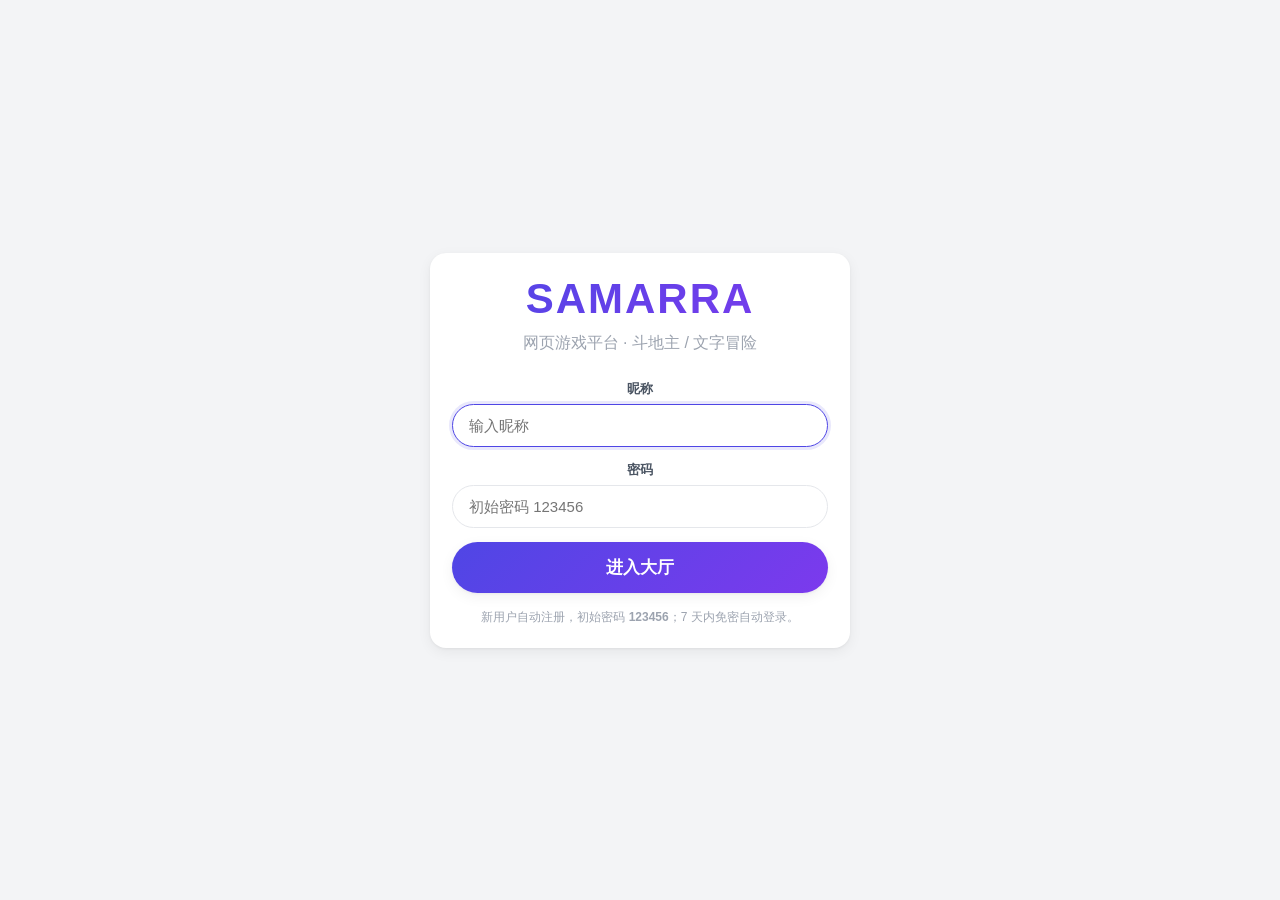
==== admin/index.html @ dac570b2 "复制admin.html到admin/index.html确保可访问" ====
<!DOCTYPE html>
<html lang="zh-CN">
<head>
<meta charset="UTF-8">
<meta name="viewport" content="width=device-width, initial-scale=1.0">
<title>管理后台 · SAMARRA</title>
<link rel="stylesheet" href="shared/common.css">
<style>
  .mega { padding: 26px; display: flex; align-items: center; gap: 18px; cursor: pointer;
    transition: transform .15s, box-shadow .15s; text-decoration: none; color: var(--ink); }
  .mega:hover { transform: translateY(-3px); box-shadow: 0 12px 28px rgba(0,0,0,.12); }
  .mega .ic { font-size: 40px; }
  .mega h3 { font-size: 18px; }
  .mega p { color: var(--muted); font-size: 13px; margin-top: 4px; }
</style>
</head>
<body>
<canvas class="fx-layer" id="fx"></canvas>
<div class="toast-wrap" id="toasts"></div>

<header class="topbar">
  <div class="brand">SAMARRA · 管理后台</div>
  <div class="who">
    <span id="nickLabel">—</span>
    <a class="btn btn-sm btn-ghost" href="index.html">返回大厅</a>
  </div>
</header>

<div class="container">
  <a class="card mega" href="admin/story-editor.html" style="max-width:640px">
    <div class="ic">📖</div>
    <div>
      <h3>文字游戏编辑器</h3>
      <p>可视化思维导图：拖拽连线、编辑节点文字与选项、实时保存至 story_nodes 表</p>
    </div>
  </a>

  <div class="divider"></div>

  <div id="superSection1">
  <div class="row-between">
    <h3>👥 管理员管理</h3>
    <div class="row">
      <input class="input" id="newAdminNick" placeholder="要提升的昵称" style="width:200px">
      <button class="btn btn-primary btn-sm" id="newAdminBtn">添加管理员</button>
    </div>
  </div>
  <div class="admin-list mt-16" id="adminList"></div>
  </div>

  <div class="divider"></div>

  <div class="row-between">
    <h3>🏠 房间管理</h3>
    <button class="btn btn-sm btn-ghost" id="refreshRoomsBtn">刷新</button>
  </div>
  <div class="admin-list mt-16" id="roomList"></div>

  <div class="divider"></div>

  <h3>💎 VIP 价格配置</h3>
  <div class="card mt-16" style="max-width:640px">
    <div class="row" style="gap:12px; flex-wrap:wrap">
      <div class="field" style="flex:1;min-width:160px"><label>VIP 价格</label><input class="input" id="cfgVipPrice" placeholder="¥25/月"></div>
      <div class="field" style="flex:1;min-width:160px"><label>SVIP 价格</label><input class="input" id="cfgSvipPrice" placeholder="¥68/月"></div>
    </div>
    <div class="field"><label>VIP 特权文案</label><input class="input" id="cfgVipDesc"></div>
    <div class="field"><label>SVIP 特权文案</label><input class="input" id="cfgSvipDesc"></div>
    <button class="btn btn-primary" id="saveVipCfgBtn">保存配置</button>
  </div>

  <div class="divider"></div>

  <div class="row-between">
    <h3>👥 用户管理</h3>
    <button class="btn btn-sm btn-ghost" id="refreshUsersBtn">刷新</button>
  </div>
  <div class="admin-list mt-16" id="userList"></div>

  <div class="divider"></div>

  <div id="superSection2">
  <h3>🎁 全服发奖</h3>
  <div class="card mt-8">
    <div class="field"><label>邮件标题</label><input class="input" id="mailTitle" placeholder="如：维护补偿"></div>
    <div class="field"><label>邮件内容</label><input class="input" id="mailContent" placeholder="如：感谢玩家支持"></div>
    <div class="row">
      <div class="field" style="flex:1"><label>经验奖励（分钟）</label><input class="input" id="mailMinutes" type="number" value="0" min="0"></div>
      <div class="field" style="flex:1"><label>SVIP 体验（天）</label><input class="input" id="mailVipDays" type="number" value="0" min="0"></div>
    </div>
    <button class="btn btn-primary btn-lg" id="broadcastBtn" style="width:100%">一键发送给全服玩家</button>
  </div>
  </div>

  <div class="divider"></div>

  <div id="superSection3">
  <h3>📊 服务器实时状态</h3>
  <div style="display:grid;grid-template-columns:repeat(4,1fr);gap:12px;margin:12px 0">
    <div style="background:#f8f9ff;border-radius:12px;padding:16px;text-align:center">
      <div style="font-size:28px;font-weight:900;color:#4f46e5" id="stUsers">—</div>
      <div class="muted" style="font-size:12px">注册用户</div>
    </div>
    <div style="background:#f0fdf4;border-radius:12px;padding:16px;text-align:center">
      <div style="font-size:28px;font-weight:900;color:#10b981" id="stRooms">—</div>
      <div class="muted" style="font-size:12px">房间总数</div>
    </div>
    <div style="background:#fef3c7;border-radius:12px;padding:16px;text-align:center">
      <div style="font-size:28px;font-weight:900;color:#f59e0b" id="stChats">—</div>
      <div class="muted" style="font-size:12px">世界聊天</div>
    </div>
    <div style="background:#fce7f3;border-radius:12px;padding:16px;text-align:center">
      <div style="font-size:28px;font-weight:900;color:#ec4899" id="stPms">—</div>
      <div class="muted" style="font-size:12px">私聊记录</div>
    </div>
  </div>
  <p class="muted" style="font-size:12px">每 10 秒自动刷新</p>
  </div>

  <div class="divider"></div>

  <div class="row-between">
    <h3>故事列表</h3>
    <div class="row">
      <input class="input" id="newStoryTitle" placeholder="新故事标题" style="width:200px">
      <button class="btn btn-primary btn-sm" id="newStoryBtn">新建故事</button>
    </div>
  </div>
  <div class="admin-list mt-16" id="storyList"></div>
</div>

<script>
/* ============ 轻量 Supabase REST 封装 ============ */
/* 环境配置：优先 URL 参数（存入 sessionStorage 供跳转后使用），其次全局注入，最后内置默认值 */
(function () {
  try {
    const p = new URLSearchParams(location.search);
    if (p.get("sburl")) sessionStorage.setItem("samarra_cfg", JSON.stringify({ url: p.get("sburl"), key: p.get("sbkey") || "test-key" }));
  } catch (e) {}
})();
const SB_CFG = (function () { try { const s = sessionStorage.getItem("samarra_cfg"); return s ? JSON.parse(s) : null; } catch (e) { return null; } })();
const SB = {
  url: (SB_CFG && SB_CFG.url) || (window.SAMARRA_CONFIG && SAMARRA_CONFIG.url) || "https://djvsugbstenltenktpwv.supabase.co",
  key: (SB_CFG && SB_CFG.key) || (window.SAMARRA_CONFIG && SAMARRA_CONFIG.key) || "eyJhbGciOiJIUzI1NiIsInR5cCI6IkpXVCJ9.eyJpc3MiOiJzdXBhYmFzZSIsInJlZiI6ImRqdnN1Z2JzdGVubHRlbmt0cHd2Iiwicm9sZSI6ImFub24iLCJpYXQiOjE3OTE2OTI0MDcsImV4cCI6MjEwNzI2ODQwN30.XMBE7NCridZ34BG7LyRiHQRZP0SkVI209uQhqSgcIAs",
  async rpc(fn, body) {
    const r = await fetch(this.url + "/rest/v1/rpc/" + fn, {
      method: "POST",
      headers: { "Content-Type": "application/json", "apikey": this.key, "Authorization": "Bearer " + this.key, "Prefer": "return=representation" },
      body: JSON.stringify(body || {})
    });
    if (!r.ok) {
      let t = ""; try { t = (await r.json()).message || ""; } catch (e) {}
      if (!t) { try { t = await r.text(); } catch (e2) {} }
      throw new Error((t || ("HTTP " + r.status)).slice(0, 160));
    }
    const txt = await r.text();
    return txt ? JSON.parse(txt) : null;
  }
};

/* ============ 粒子 ============ */
(function () {
  const MAX = 60, BURST = 12;
  const cv = document.getElementById("fx");
  const ctx = cv.getContext("2d");
  let parts = [], W = 0, H = 0;
  function resize() { W = cv.width = innerWidth; H = cv.height = innerHeight; }
  resize(); addEventListener("resize", resize);
  addEventListener("click", function (e) {
    for (let i = 0; i < BURST; i++) {
      if (parts.length >= MAX) parts.shift();
      const a = Math.random() * Math.PI * 2, v = 90 + Math.random() * 160;
      parts.push({ x: e.clientX, y: e.clientY, vx: Math.cos(a) * v, vy: Math.sin(a) * v - 60,
        life: 1, size: 2 + Math.random() * 3.5,
        color: ["#4f46e5", "#7c3aed", "#f59e0b", "#10b981", "#ef4444"][(Math.random() * 5) | 0] });
    }
  });
  (function loop() {
    ctx.clearRect(0, 0, W, H);
    parts = parts.filter(p => p.life > 0);
    for (const p of parts) {
      p.x += p.vx * 0.016; p.y += p.vy * 0.016; p.vy += 260 * 0.016; p.life -= 0.025;
      ctx.globalAlpha = Math.max(0, p.life);
      ctx.fillStyle = p.color;
      ctx.beginPath(); ctx.arc(p.x, p.y, p.size * p.life, 0, Math.PI * 2); ctx.fill();
    }
    ctx.globalAlpha = 1;
    requestAnimationFrame(loop);
  })();
})();

/* ============ 鉴权拦截 ============ */
const NICK_KEY = "samarra_nickname";
const nickname = (localStorage.getItem(NICK_KEY) || "").trim();

function toast(msg, type) {
  const w = document.getElementById("toasts");
  const t = document.createElement("div");
  t.className = "toast" + (type ? " " + type : "");
  t.textContent = msg;
  w.appendChild(t);
  setTimeout(() => t.remove(), 2600);
}

async function guard() {
  if (!nickname) { location.replace("../login.html"); return false; }
  document.getElementById("nickLabel").textContent = nickname;
  try {
    const ok = await SB.rpc("is_admin", { p_nickname: nickname });
    if (!ok) {
      toast("无管理员权限，已拦截", "err");
      setTimeout(() => location.replace("index.html"), 900);
      return false;
    }
    return true;
  } catch (e) {
    toast("鉴权失败，已跳回大厅", "err");
    setTimeout(() => location.replace("index.html"), 900);
    return false;
  }
}

/* ============ 故事列表 ============ */
async function loadStories() {
  const list = document.getElementById("storyList");
  list.innerHTML = "";
  try {
    const rows = await SB.rpc("list_stories", {});
    if (!rows || !rows.length) {
      list.innerHTML = '<div class="card muted" style="text-align:center">还没有故事，先新建一个吧</div>';
      return;
    }
    rows.forEach(s => {
      const d = document.createElement("div");
      d.className = "admin-item pop-in";
      d.innerHTML = '<div class="t">📖 ' + escapeHtml(s.title) + '</div>' +
        '<div class="row"><span class="muted" style="font-size:13px">' + (s.node_count || 0) + ' 个节点</span>' +
        '<button class="btn btn-primary btn-sm" data-act="edit" data-id="' + s.id + '">编辑</button>' +
        '<button class="btn btn-sm btn-ghost" data-act="del" data-id="' + s.id + '">删除</button></div>';
      list.appendChild(d);
    });
  } catch (e) { list.innerHTML = '<div class="card muted" style="text-align:center">加载失败：' + escapeHtml(e.message) + '</div>'; }
}

document.getElementById("storyList").addEventListener("click", e => {
  const btn = e.target.closest("button[data-act]");
  if (!btn) return;
  const id = btn.dataset.id, act = btn.dataset.act;
  if (act === "edit") location.href = "admin/story-editor.html?story=" + id;
  if (act === "del") {
    if (!confirm("确定删除该故事及其全部节点？")) return;
    SB.rpc("delete_story", { p_story_id: parseInt(id, 10) })
      .then(() => { toast("已删除", "ok"); loadStories(); })
      .catch(err => toast(err.message, "err"));
  }
});

document.getElementById("newStoryBtn").addEventListener("click", async () => {
  const title = (document.getElementById("newStoryTitle").value || "").trim();
  if (!title) { toast("请输入标题", "err"); return; }
  try {
    const s = await SB.rpc("create_story", { p_title: title });
    location.href = "admin/story-editor.html?story=" + s.id;
  } catch (e) { toast(e.message, "err"); }
});

/* ============ 管理员管理 ============ */
async function loadAdmins() {
  const list = document.getElementById("adminList");
  list.innerHTML = "";
  try {
    const rows = await SB.rpc("admin_list_admins", { p_admin: nickname });
    if (!rows || !rows.length) {
      list.innerHTML = '<div class="card muted" style="text-align:center">暂无管理员</div>';
      return;
    }
    rows.forEach(a => {
      const d = document.createElement("div");
      d.className = "admin-item pop-in";
      const isSelf = a.nickname === nickname;
      d.innerHTML = '<div class="t">👤 ' + escapeHtml(a.nickname) + (isSelf ? ' <span style="color:var(--brand);font-size:12px">(我)</span>' : '') + '</div>';
      if (!isSelf) {
        d.innerHTML += '<button class="btn btn-sm btn-danger" data-act="rm-admin" data-nick="' + encodeURIComponent(a.nickname) + '">移除</button>';
      }
      list.appendChild(d);
    });
  } catch (e) { list.innerHTML = '<div class="card muted" style="text-align:center">加载失败：' + escapeHtml(e.message) + '</div>'; }
}

document.getElementById("adminList").addEventListener("click", e => {
  const btn = e.target.closest("button[data-act='rm-admin']");
  if (!btn) return;
  const target = decodeURIComponent(btn.dataset.nick);
  if (!confirm("确定移除管理员 " + target + " ？")) return;
  SB.rpc("admin_remove_admin", { p_admin: nickname, p_target: target })
    .then(() => { toast("已移除", "ok"); loadAdmins(); })
    .catch(err => toast(err.message, "err"));
});

document.getElementById("newAdminBtn").addEventListener("click", async () => {
  const t = (document.getElementById("newAdminNick").value || "").trim();
  if (!t) { toast("请输入昵称", "err"); return; }
  try {
    await SB.rpc("admin_add_admin", { p_admin: nickname, p_target: t });
    toast("已添加管理员：" + t, "ok");
    document.getElementById("newAdminNick").value = "";
    loadAdmins();
  } catch (e) { toast(e.message, "err"); }
});

/* ============ 房间管理 ============ */
async function loadRooms() {
  const list = document.getElementById("roomList");
  list.innerHTML = "";
  try {
    const rows = await SB.rpc("admin_list_rooms", { p_admin: nickname });
    if (!rows || !rows.length) {
      list.innerHTML = '<div class="card muted" style="text-align:center">当前没有活跃房间</div>';
      return;
    }
    rows.forEach(r => {
      const d = document.createElement("div");
      d.className = "admin-item pop-in";
      const statusText = { waiting: "等待中", playing: "对局中", ended: "已结束" }[r.status] || r.status;
      d.innerHTML = '<div class="t">🚪 ' + escapeHtml(r.room_code) +
        ' <span class="muted" style="font-size:13px">' + r.player_count + "/" + r.max_players + " 人 · " + statusText + '</span></div>' +
        '<button class="btn btn-sm btn-danger" data-act="dismiss" data-code="' + escapeHtml(r.room_code) + '">解散房间</button>';
      list.appendChild(d);
    });
  } catch (e) { list.innerHTML = '<div class="card muted" style="text-align:center">加载失败：' + escapeHtml(e.message) + '</div>'; }
}

document.getElementById("roomList").addEventListener("click", e => {
  const btn = e.target.closest("button[data-act='dismiss']");
  if (!btn) return;
  const code = decodeURIComponent(btn.dataset.code);
  if (!confirm("确定解散房间 " + code + " ？在线玩家会被踢出。")) return;
  SB.rpc("admin_dismiss_room", { p_admin: nickname, p_room_code: code })
    .then(() => { toast("已解散", "ok"); loadRooms(); })
    .catch(err => toast(err.message, "err"));
});

document.getElementById("refreshRoomsBtn").addEventListener("click", loadRooms);

/* ============ VIP 配置 ============ */
async function loadVipCfg() {
  try {
    let c = await SB.rpc("get_vip_config", {});
    if (Array.isArray(c)) c = c[0];
    if (c) {
      document.getElementById("cfgVipPrice").value = c.vip_price || "";
      document.getElementById("cfgSvipPrice").value = c.svip_price || "";
      document.getElementById("cfgVipDesc").value = c.vip_desc || "";
      document.getElementById("cfgSvipDesc").value = c.svip_desc || "";
    }
  } catch (e) { toast("VIP 配置加载失败：" + e.message, "err"); }
}
document.getElementById("saveVipCfgBtn").addEventListener("click", async () => {
  try {
    await SB.rpc("admin_set_vip_config", {
      p_admin: nickname,
      p_vip_price: document.getElementById("cfgVipPrice").value.trim(),
      p_svip_price: document.getElementById("cfgSvipPrice").value.trim(),
      p_vip_desc: document.getElementById("cfgVipDesc").value.trim(),
      p_svip_desc: document.getElementById("cfgSvipDesc").value.trim()
    });
    toast("VIP 配置已保存", "ok");
  } catch (e) { toast(e.message, "err"); }
});

/* ============ 用户管理 ============ */
async function loadUsers() {
  const list = document.getElementById("userList");
  list.innerHTML = "";
  try {
    const rows = await SB.rpc("admin_list_users", { p_admin: nickname });
    if (!rows || !rows.length) {
      list.innerHTML = '<div class="card muted" style="text-align:center">还没有用户数据</div>';
      return;
    }
    rows.forEach(u => {
      const d = document.createElement("div");
      d.className = "admin-item pop-in";
      const vtOptions = [
        [0, "普通用户"],
        [1, "👑 VIP"],
        [2, "💎 SVIP"],
      ];
      let sel = '<select class="input" style="width:auto" data-nick="' + encodeURIComponent(u.nickname) + '">';
      vtOptions.forEach(([v, label]) => {
        sel += '<option value="' + v + '"' + (u.vip_type === v ? " selected" : "") + '>' + label + '</option>';
      });
      sel += '</select>';
      const isSean = u.nickname === "Sean";
      const resetBtn = isSean ? '' : ' <button class="btn btn-sm btn-ghost" data-act="reset-pwd" data-nick="' + encodeURIComponent(u.nickname) + '">重置密码</button>';
      const banBtn = isSean ? '' : (u.banned
        ? ' <button class="btn btn-sm btn-ok" data-act="unban" data-nick="' + encodeURIComponent(u.nickname) + '">解封</button>'
        : ' <button class="btn btn-sm btn-danger" data-act="ban" data-nick="' + encodeURIComponent(u.nickname) + '">封禁</button>');
      const banTag = u.banned ? ' <span style="color:#ef4444;font-size:11px;font-weight:700">[已封禁]</span>' : '';
      d.innerHTML = '<div class="t">' + escapeHtml(u.nickname) + banTag +
        (isSean ? ' <span style="color:var(--brand);font-size:12px">(超管·最高权限)</span>' : '') +
        ' <span class="muted" style="font-size:12px">Lv.' + (u.level >= 10 ? "MAX" : u.level) + ' · 在线 ' + u.minutes + ' 分钟</span></div>' +
        (isSean ? '<span class="muted" style="font-size:12px">不可修改</span>' : sel + resetBtn + banBtn);
      list.appendChild(d);
    });
  } catch (e) { list.innerHTML = '<div class="card muted" style="text-align:center">加载失败：' + escapeHtml(e.message) + '</div>'; }
}
document.getElementById("userList").addEventListener("click", async e => {
  const btn = e.target.closest("button[data-act='reset-pwd'], button[data-act='ban'], button[data-act='unban']");
  if (!btn) return;
  const target = decodeURIComponent(btn.dataset.nick);
  const act = btn.dataset.act;
  if (act === "reset-pwd") {
    if (!confirm("确定将 " + target + " 的密码重置为 123456 ？")) return;
    try { await SB.rpc("admin_reset_password", { p_admin: nickname, p_target: target }); toast("已重置密码", "ok"); } catch (err) { toast(err.message, "err"); }
  } else if (act === "ban") {
    if (!confirm("确定封禁 " + target + " ？该用户将无法登录")) return;
    try { await SB.rpc("ban_user", { p_admin: nickname, p_target: target }); toast("已封禁 " + target, "ok"); loadUsers(); } catch (err) { toast(err.message, "err"); }
  } else if (act === "unban") {
    try { await SB.rpc("unban_user", { p_admin: nickname, p_target: target }); toast("已解封 " + target, "ok"); loadUsers(); } catch (err) { toast(err.message, "err"); }
  }
});
document.getElementById("userList").addEventListener("change", async e => {
  const sel = e.target.closest("select[data-nick]");
  if (!sel) return;
  const target = decodeURIComponent(sel.dataset.nick);
  const vip = parseInt(sel.value, 10);
  try {
    await SB.rpc("admin_set_user_vip", { p_admin: nickname, p_target: target, p_vip_type: vip });
    toast("已更新 " + target + " 的身份", "ok");
  } catch (err) { toast(err.message, "err"); loadUsers(); }
});
document.getElementById("refreshUsersBtn").addEventListener("click", loadUsers);
document.getElementById("broadcastBtn").addEventListener("click", async () => {
  const title = document.getElementById("mailTitle").value.trim();
  const content = document.getElementById("mailContent").value.trim();
  const mins = parseInt(document.getElementById("mailMinutes").value) || 0;
  const days = parseInt(document.getElementById("mailVipDays").value) || 0;
  if (!title) { toast("请输入邮件标题", "err"); return; }
  if (!confirm("确定发送全服邮件《" + title + "》给所有玩家？")) return;
  try {
    const cnt = await SB.rpc("send_broadcast", { p_admin: nickname, p_title: title, p_content: content, p_minutes: mins, p_vip_days: days });
    toast("已发送给 " + cnt + " 位玩家", "ok");
  } catch (e) { toast(e.message, "err"); }
});

/* ============ 启动 ============ */
guard().then(ok => {
  if (!ok) return;
  /* 权限分级：Sean 是超管看全部，普通管理员隐藏高危模块 */
  const isSuper = nickname === "Sean";
  if (!isSuper) {
    document.getElementById("superSection1").style.display = "none";
    document.getElementById("superSection2").style.display = "none";
    document.getElementById("superSection3").style.display = "none";
    document.title = "管理后台 · SAMARRA";
  } else {
    async function refreshStats() {
      try {
        const s = await SB.rpc("server_stats", {});
        if (s) {
          document.getElementById("stUsers").textContent = s.users;
          document.getElementById("stRooms").textContent = s.rooms;
          document.getElementById("stChats").textContent = s.chats;
          document.getElementById("stPms").textContent = s.pms;
        }
      } catch (e) {}
    }
    refreshStats();
    setInterval(refreshStats, 10000);
  }
  loadStories(); loadAdmins(); loadRooms(); loadVipCfg(); loadUsers();
});

function escapeHtml(s) {
  return String(s).replace(/[&<>"']/g, c => ({ "&": "&amp;", "<": "&lt;", ">": "&gt;", '"': "&quot;", "'": "&#39;" }[c]));
}
</script>
</body>
</html>
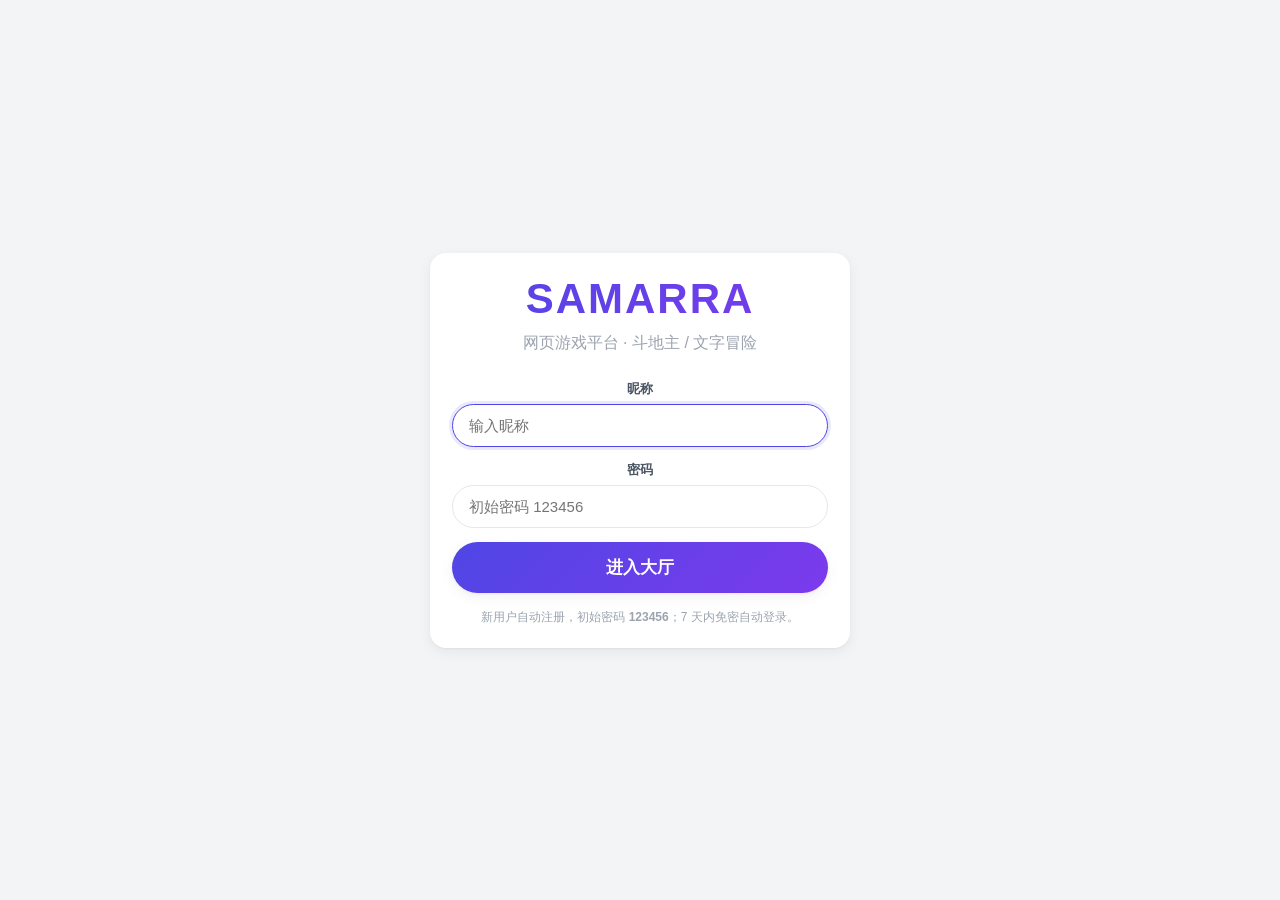
==== commit 0e19fb2b: "发奖系统支持选择特定用户,新增邮件表SQL" ====
--- a/admin/index.html
+++ b/admin/index.html
@@ -4,7 +4,7 @@
 <meta charset="UTF-8">
 <meta name="viewport" content="width=device-width, initial-scale=1.0">
 <title>管理后台 · SAMARRA</title>
-<link rel="stylesheet" href="shared/common.css">
+<link rel="stylesheet" href="../shared/common.css">
 <style>
   .mega { padding: 26px; display: flex; align-items: center; gap: 18px; cursor: pointer;
     transition: transform .15s, box-shadow .15s; text-decoration: none; color: var(--ink); }
@@ -27,7 +27,7 @@
 </header>
 
 <div class="container">
-  <a class="card mega" href="admin/story-editor.html" style="max-width:640px">
+  <a class="card mega" href="story-editor.html" style="max-width:640px">
     <div class="ic">📖</div>
     <div>
       <h3>文字游戏编辑器</h3>
@@ -80,15 +80,28 @@
   <div class="divider"></div>
 
   <div id="superSection2">
-  <h3>🎁 全服发奖</h3>
+  <h3>🎁 发放奖励</h3>
   <div class="card mt-8">
+    <div class="field">
+      <label>发送范围</label>
+      <div class="chip-group">
+        <div class="chip active" id="scopeAll" onclick="setMailScope('all')">🌍 全服玩家</div>
+        <div class="chip" id="scopeUsers" onclick="setMailScope('users')">👥 指定用户</div>
+      </div>
+    </div>
+    <div class="field" id="userPicker" style="display:none">
+      <label>选择用户（可多选）</label>
+      <div id="mailUserList" style="max-height:200px;overflow-y:auto;border:1px solid #e5e7eb;border-radius:8px;padding:8px">
+        <div class="muted" style="text-align:center;padding:10px">加载中…</div>
+      </div>
+    </div>
     <div class="field"><label>邮件标题</label><input class="input" id="mailTitle" placeholder="如：维护补偿"></div>
     <div class="field"><label>邮件内容</label><input class="input" id="mailContent" placeholder="如：感谢玩家支持"></div>
     <div class="row">
       <div class="field" style="flex:1"><label>经验奖励（分钟）</label><input class="input" id="mailMinutes" type="number" value="0" min="0"></div>
       <div class="field" style="flex:1"><label>SVIP 体验（天）</label><input class="input" id="mailVipDays" type="number" value="0" min="0"></div>
     </div>
-    <button class="btn btn-primary btn-lg" id="broadcastBtn" style="width:100%">一键发送给全服玩家</button>
+    <button class="btn btn-primary btn-lg" id="broadcastBtn" style="width:100%" onclick="sendMail()">发送奖励</button>
   </div>
   </div>
 
@@ -246,7 +259,7 @@
   const btn = e.target.closest("button[data-act]");
   if (!btn) return;
   const id = btn.dataset.id, act = btn.dataset.act;
-  if (act === "edit") location.href = "admin/story-editor.html?story=" + id;
+  if (act === "edit") location.href = "story-editor.html?story=" + id;
   if (act === "del") {
     if (!confirm("确定删除该故事及其全部节点？")) return;
     SB.rpc("delete_story", { p_story_id: parseInt(id, 10) })
@@ -260,7 +273,7 @@
   if (!title) { toast("请输入标题", "err"); return; }
   try {
     const s = await SB.rpc("create_story", { p_title: title });
-    location.href = "admin/story-editor.html?story=" + s.id;
+    location.href = "story-editor.html?story=" + s.id;
   } catch (e) { toast(e.message, "err"); }
 });
 
@@ -431,18 +444,74 @@
   } catch (err) { toast(err.message, "err"); loadUsers(); }
 });
 document.getElementById("refreshUsersBtn").addEventListener("click", loadUsers);
-document.getElementById("broadcastBtn").addEventListener("click", async () => {
+/* ============ 发奖系统 ============ */
+let mailScope = "all";
+let mailSelectedUsers = [];
+
+function setMailScope(scope) {
+  mailScope = scope;
+  document.getElementById("scopeAll").classList.toggle("active", scope === "all");
+  document.getElementById("scopeUsers").classList.toggle("active", scope === "users");
+  document.getElementById("userPicker").style.display = scope === "users" ? "" : "none";
+  if (scope === "users") loadMailUsers();
+}
+
+async function loadMailUsers() {
+  const list = document.getElementById("mailUserList");
+  list.innerHTML = '<div class="muted" style="text-align:center;padding:10px">加载中…</div>';
+  try {
+    const rows = await SB.rpc("admin_list_users", { p_admin: nickname });
+    if (!rows || !rows.length) {
+      list.innerHTML = '<div class="muted" style="text-align:center;padding:10px">暂无用户</div>';
+      return;
+    }
+    list.innerHTML = "";
+    rows.forEach(u => {
+      const d = document.createElement("label");
+      d.style.cssText = "display:flex;align-items:center;gap:8px;padding:6px 0;cursor:pointer;border-bottom:1px solid #f3f4f6";
+      d.innerHTML = '<input type="checkbox" value="' + escapeHtml(u.nickname) + '" onchange="toggleMailUser(this)">' +
+        '<span>' + escapeHtml(u.nickname) + '</span>' +
+        (u.vip_type >= 2 ? '<span style="color:#7c3aed;font-size:11px">💎SVIP</span>' : u.vip_type >= 1 ? '<span style="color:#f59e0b;font-size:11px">👑VIP</span>' : '');
+      list.appendChild(d);
+    });
+  } catch (e) {
+    list.innerHTML = '<div class="muted" style="text-align:center;padding:10px">加载失败</div>';
+  }
+}
+
+function toggleMailUser(cb) {
+  if (cb.checked) {
+    if (!mailSelectedUsers.includes(cb.value)) mailSelectedUsers.push(cb.value);
+  } else {
+    mailSelectedUsers = mailSelectedUsers.filter(u => u !== cb.value);
+  }
+}
+
+async function sendMail() {
   const title = document.getElementById("mailTitle").value.trim();
   const content = document.getElementById("mailContent").value.trim();
   const mins = parseInt(document.getElementById("mailMinutes").value) || 0;
   const days = parseInt(document.getElementById("mailVipDays").value) || 0;
   if (!title) { toast("请输入邮件标题", "err"); return; }
-  if (!confirm("确定发送全服邮件《" + title + "》给所有玩家？")) return;
-  try {
-    const cnt = await SB.rpc("send_broadcast", { p_admin: nickname, p_title: title, p_content: content, p_minutes: mins, p_vip_days: days });
-    toast("已发送给 " + cnt + " 位玩家", "ok");
+  if (mailScope === "users" && mailSelectedUsers.length === 0) {
+    toast("请至少选择一个用户", "err"); return;
+  }
+  const scopeText = mailScope === "all" ? "全服玩家" : mailSelectedUsers.length + " 位用户";
+  if (!confirm("确定发送邮件《" + title + "》给" + scopeText + "？")) return;
+  try {
+    if (mailScope === "all") {
+      const cnt = await SB.rpc("send_broadcast", { p_admin: nickname, p_title: title, p_content: content, p_minutes: mins, p_vip_days: days });
+      toast("已发送给 " + cnt + " 位玩家", "ok");
+    } else {
+      for (const u of mailSelectedUsers) {
+        await SB.rpc("send_mail_to_user", { p_admin: nickname, p_target: u, p_title: title, p_content: content, p_minutes: mins, p_vip_days: days });
+      }
+      toast("已发送给 " + mailSelectedUsers.length + " 位用户", "ok");
+      mailSelectedUsers = [];
+      loadMailUsers();
+    }
   } catch (e) { toast(e.message, "err"); }
-});
+}
 
 /* ============ 启动 ============ */
 guard().then(ok => {
--- a/shared/common.css
+++ b/shared/common.css
@@ -0,0 +1,435 @@
+/* ============================================================================
+   SAMARRA 全局样式（shared/common.css）
+   视觉风格：极浅灰背景 #f3f4f6 · 胶囊按钮 · 白卡片 · 大圆头像 · 皇冠等级
+   ============================================================================ */
+
+* { margin: 0; padding: 0; box-sizing: border-box; }
+
+:root {
+  --bg: #f3f4f6;
+  --card: #ffffff;
+  --ink: #1f2937;
+  --muted: #9ca3af;
+  --line: #e5e7eb;
+  --brand: #4f46e5;
+  --brand-2: #7c3aed;
+  --ok: #10b981;
+  --danger: #ef4444;
+  --gold: #f59e0b;
+  --radius: 16px;
+  --shadow: 0 4px 14px rgba(0,0,0,.06), 0 1px 3px rgba(0,0,0,.05);
+}
+
+html, body {
+  height: 100%;
+}
+
+body {
+  background: var(--bg);
+  color: var(--ink);
+  font-family: -apple-system, BlinkMacSystemFont, "Segoe UI", "PingFang SC",
+    "Hiragino Sans GB", "Microsoft YaHei", "Noto Sans CJK SC", sans-serif;
+  -webkit-font-smoothing: antialiased;
+  min-height: 100vh;
+}
+
+/* ---------- 粒子特效层（全站点击触发） ---------- */
+.fx-layer {
+  position: fixed; inset: 0; z-index: 99999;
+  pointer-events: none;
+}
+
+/* ---------- 胶囊按钮 ---------- */
+.btn {
+  display: inline-flex; align-items: center; justify-content: center; gap: 6px;
+  padding: 10px 22px; border: none; border-radius: 999px;
+  font-size: 15px; font-weight: 600; color: var(--ink);
+  background: #fff; box-shadow: var(--shadow);
+  cursor: pointer; user-select: none; transition: transform .12s ease, box-shadow .12s ease, opacity .12s;
+  text-decoration: none;
+}
+.btn:hover { transform: translateY(-1px); box-shadow: 0 6px 18px rgba(0,0,0,.10); }
+.btn:active { transform: translateY(0) scale(.97); }
+.btn:disabled { opacity: .45; cursor: not-allowed; transform: none; }
+
+.btn-primary { background: linear-gradient(135deg, var(--brand), var(--brand-2)); color: #fff; }
+.btn-ok     { background: linear-gradient(135deg, #34d399, #059669); color: #fff; }
+.btn-danger { background: linear-gradient(135deg, #f87171, #dc2626); color: #fff; }
+.btn-ghost  { background: transparent; box-shadow: none; border: 1.5px solid var(--line); }
+.btn-lg { padding: 14px 34px; font-size: 17px; }
+.btn-sm { padding: 6px 14px; font-size: 13px; }
+
+/* ---------- 白卡片 ---------- */
+.card {
+  background: var(--card); border-radius: var(--radius);
+  box-shadow: var(--shadow); padding: 22px;
+}
+
+/* ---------- 顶部栏 ---------- */
+.topbar {
+  display: flex; align-items: center; justify-content: space-between;
+  padding: 14px 24px; background: #fff; box-shadow: 0 1px 4px rgba(0,0,0,.05);
+  position: sticky; top: 0; z-index: 50;
+}
+.topbar .brand { font-weight: 800; font-size: 18px; letter-spacing: .5px;
+  background: linear-gradient(135deg, var(--brand), var(--brand-2));
+  -webkit-background-clip: text; background-clip: text; -webkit-text-fill-color: transparent; }
+.topbar .who { display: flex; align-items: center; gap: 8px; font-weight: 600; }
+
+/* ---------- 大圆形头像 / 空位 ---------- */
+.avatar {
+  width: 92px; height: 92px; border-radius: 50%;
+  background: linear-gradient(135deg, #eef2ff, #e0e7ff);
+  display: flex; align-items: center; justify-content: center;
+  font-size: 30px; font-weight: 800; color: var(--brand);
+  position: relative; border: 3px solid #fff; box-shadow: var(--shadow);
+  overflow: visible;
+}
+.avatar-empty {
+  background: #fff; border: 2.5px dashed #bfdbfe; color: #3b82f6;
+  cursor: pointer; transition: transform .15s, border-color .15s;
+}
+.avatar-empty:hover { transform: scale(1.06); border-color: var(--brand); }
+.avatar-empty .plus { font-size: 34px; font-weight: 300; line-height: 1; animation: pulse-plus 1.6s ease-in-out infinite; }
+
+@keyframes pulse-plus {
+  0%,100% { opacity: .55; transform: scale(1); }
+  50%     { opacity: 1;   transform: scale(1.15); }
+}
+
+/* 皇冠（左上角，10 个等级颜色） */
+.crown {
+  position: absolute; top: -12px; left: -10px; font-size: 24px;
+  filter: drop-shadow(0 2px 3px rgba(0,0,0,.25));
+  z-index: 3;
+}
+.crown-lv1  { filter: hue-rotate(0deg)   drop-shadow(0 2px 3px rgba(0,0,0,.2)); }
+.crown-lv2  { filter: hue-rotate(25deg)  drop-shadow(0 2px 3px rgba(0,0,0,.2)); }
+.crown-lv3  { filter: hue-rotate(55deg)  drop-shadow(0 2px 3px rgba(0,0,0,.2)); }
+.crown-lv4  { filter: hue-rotate(90deg)  drop-shadow(0 2px 3px rgba(0,0,0,.2)); }
+.crown-lv5  { filter: hue-rotate(125deg) drop-shadow(0 2px 3px rgba(0,0,0,.2)); }
+.crown-lv6  { filter: hue-rotate(160deg) drop-shadow(0 2px 3px rgba(0,0,0,.2)); }
+.crown-lv7  { filter: hue-rotate(195deg) drop-shadow(0 2px 3px rgba(0,0,0,.2)); }
+.crown-lv8  { filter: hue-rotate(230deg) drop-shadow(0 2px 3px rgba(0,0,0,.2)); }
+.crown-lv9  { filter: hue-rotate(280deg) drop-shadow(0 2px 3px rgba(0,0,0,.2)); }
+.crown-lv10 { filter: hue-rotate(320deg) saturate(1.4) drop-shadow(0 2px 4px rgba(245,158,11,.5)); }
+
+/* 等级徽章（左下角 Lv.X，避免与右下角 VIP 角标重叠） */
+.lv {
+  position: absolute; bottom: -6px; left: -8px; z-index: 3;
+  background: var(--ink); color: #fff; font-size: 11px; font-weight: 700;
+  padding: 2px 8px; border-radius: 999px; box-shadow: var(--shadow);
+}
+.lv-gold { background: linear-gradient(135deg, #fbbf24, #d97706); }
+.lv-plat { background: linear-gradient(135deg, #cbd5e1, #94a3b8); }
+
+/* 房主标记 */
+.host-tag {
+  position: absolute; top: -12px; right: -10px; font-size: 20px; z-index: 3;
+  filter: drop-shadow(0 1px 2px rgba(0,0,0,.2));
+}
+
+/* 当前出牌者的红色闹钟（呼吸动画） */
+.timer-badge {
+  position: absolute; bottom: -10px; left: 50%; transform: translateX(-50%);
+  background: #fff; border-radius: 999px; padding: 3px 10px;
+  box-shadow: var(--shadow); font-weight: 700; font-size: 13px;
+  display: flex; align-items: center; gap: 5px; color: var(--danger);
+  animation: breathe 1s ease-in-out infinite; z-index: 4;
+}
+.timer-badge .clock { font-size: 15px; animation: tick 1s steps(2) infinite; }
+
+@keyframes breathe {
+  0%,100% { box-shadow: 0 0 0 0 rgba(239,68,68,.45); }
+  50%     { box-shadow: 0 0 0 9px rgba(239,68,68,0); }
+}
+@keyframes tick {
+  0%,49% { opacity: 1; } 50%,100% { opacity: .25; }
+}
+
+/* ---------- 座位网格 ---------- */
+.seats {
+  display: flex; justify-content: center; align-items: center;
+  gap: 42px; flex-wrap: wrap; padding: 24px 0;
+}
+.seat {
+  position: relative; display: flex; flex-direction: column; align-items: center; gap: 10px;
+  width: 128px;
+}
+.seat .name { font-weight: 700; font-size: 14px; max-width: 120px;
+  overflow: hidden; text-overflow: ellipsis; white-space: nowrap; }
+.seat .meta { font-size: 12px; color: var(--muted); }
+.seat.you .avatar { border-color: var(--brand); }
+.seat .you-tag { font-size: 11px; color: var(--brand); font-weight: 700; }
+
+/* ---------- 通用表单 ---------- */
+.field { display: flex; flex-direction: column; gap: 6px; margin-bottom: 14px; }
+.field label { font-size: 13px; font-weight: 600; color: #4b5563; }
+.input {
+  padding: 12px 16px; border: 1.5px solid var(--line); border-radius: 999px;
+  font-size: 15px; outline: none; background: #fff; transition: border-color .15s, box-shadow .15s;
+}
+.input:focus { border-color: var(--brand); box-shadow: 0 0 0 3px rgba(79,70,229,.12); }
+
+.chip-group { display: flex; gap: 8px; flex-wrap: wrap; }
+.chip {
+  padding: 8px 18px; border-radius: 999px; border: 1.5px solid var(--line);
+  background: #fff; font-size: 14px; font-weight: 600; cursor: pointer;
+  transition: all .15s; color: #4b5563;
+}
+.chip:hover { border-color: var(--brand); }
+.chip.active { background: var(--brand); border-color: var(--brand); color: #fff; }
+
+/* ---------- Toast ---------- */
+.toast-wrap {
+  position: fixed; top: 18px; left: 50%; transform: translateX(-50%);
+  z-index: 99998; display: flex; flex-direction: column; gap: 8px; align-items: center;
+}
+.toast {
+  background: #1f2937; color: #fff; padding: 10px 20px; border-radius: 999px;
+  font-size: 14px; box-shadow: 0 8px 24px rgba(0,0,0,.2);
+  animation: toast-in .25s ease; max-width: 80vw;
+}
+.toast.err { background: #dc2626; }
+.toast.ok  { background: #059669; }
+@keyframes toast-in { from { opacity: 0; transform: translateY(-12px); } to { opacity: 1; } }
+
+/* ---------- 动画通用 ---------- */
+@keyframes pop-in {
+  from { opacity: 0; transform: scale(.85); } to { opacity: 1; transform: scale(1); }
+}
+.pop-in { animation: pop-in .3s cubic-bezier(.2,.9,.3,1.4); }
+
+@keyframes fly-deal {
+  0%   { opacity: 0; transform: translate(var(--fx,-50vw), var(--fy,-50vh)) rotate(720deg) scale(1.6); }
+  70%  { opacity: 1; }
+  100% { opacity: 1; transform: translate(0,0) rotate(0deg) scale(1); }
+}
+.deal-card { animation: fly-deal .5s ease-out both; }
+
+@keyframes slide-up { from { opacity: 0; transform: translateY(18px); } to { opacity: 1; transform: none; } }
+.slide-up { animation: slide-up .3s ease; }
+
+/* ---------- 手牌 ---------- */
+.hand { display: flex; justify-content: center; align-items: flex-end; gap: 2px; padding: 8px 6px; }
+.card-face {
+  width: 46px; height: 64px; border-radius: 9px; background: #fff;
+  border: 1px solid #d1d5db; box-shadow: 0 2px 5px rgba(0,0,0,.12);
+  display: flex; flex-direction: column; align-items: center; justify-content: space-between;
+  padding: 4px 0; font-weight: 800; font-size: 15px; cursor: pointer;
+  transition: transform .15s ease, box-shadow .15s ease; position: relative;
+  user-select: none; flex-shrink: 0;
+}
+.card-face .corner { font-size: 12px; line-height: 1; }
+.card-face.red { color: #dc2626; }
+.card-face.black { color: #111827; }
+.card-face:hover { transform: translateY(-10px); box-shadow: 0 8px 16px rgba(0,0,0,.18); }
+.card-face.selected { transform: translateY(-18px); box-shadow: 0 10px 20px rgba(79,70,229,.35); border-color: var(--brand); }
+.card-face.small { width: 34px; height: 46px; font-size: 12px; cursor: default; }
+.card-face.tiny  { width: 24px; height: 34px; font-size: 9px; cursor: default; padding: 2px 0; }
+.card-face.back {
+  background: linear-gradient(135deg, #4f46e5, #7c3aed); border: none;
+  cursor: default; box-shadow: 0 3px 8px rgba(0,0,0,.2);
+}
+.card-face.back::after { content: "◆"; color: rgba(255,255,255,.85); font-size: 16px; }
+
+/* ---------- 出牌区 ---------- */
+.play-area {
+  min-height: 96px; background: rgba(255,255,255,.7); border-radius: 18px;
+  border: 1.5px dashed var(--line); display: flex; align-items: center;
+  justify-content: center; gap: 6px; padding: 12px; margin: 12px auto; max-width: 760px;
+  flex-wrap: wrap;
+}
+.play-area .played-by {
+  position: absolute; top: -20px; left: 8px; font-size: 12px; color: var(--muted); font-weight: 600;
+}
+
+/* ---------- 倍数显示 ---------- */
+.multiplier {
+  position: absolute; top: 14px; right: 18px; z-index: 10;
+  background: linear-gradient(135deg, #fbbf24, #f59e0b); color: #fff;
+  font-weight: 800; padding: 8px 18px; border-radius: 999px; box-shadow: var(--shadow);
+  font-size: 15px; animation: pop-in .3s;
+}
+
+/* ---------- 叫地主大按钮 ---------- */
+.bid-panel {
+  position: fixed; inset: 0; z-index: 200; display: flex; align-items: center;
+  justify-content: center; background: rgba(17,24,39,.5); backdrop-filter: blur(2px);
+}
+.bid-box {
+  background: #fff; border-radius: 22px; padding: 34px 40px; box-shadow: 0 24px 60px rgba(0,0,0,.3);
+  display: flex; flex-direction: column; align-items: center; gap: 16px; animation: pop-in .35s cubic-bezier(.2,.9,.3,1.3);
+}
+.bid-box h3 { font-size: 20px; }
+.bid-row { display: flex; gap: 12px; }
+.bid-btn {
+  min-width: 92px; padding: 16px 0; border-radius: 999px; border: none;
+  font-size: 18px; font-weight: 800; cursor: pointer; transition: transform .12s, box-shadow .12s;
+  background: #f3f4f6; color: var(--ink); box-shadow: var(--shadow);
+}
+.bid-btn:hover { transform: translateY(-3px); }
+.bid-btn.b3 { background: linear-gradient(135deg,#fbbf24,#d97706); color:#fff; }
+.bid-btn.b2 { background: linear-gradient(135deg,#a78bfa,#7c3aed); color:#fff; }
+.bid-btn.b1 { background: linear-gradient(135deg,#93c5fd,#2563eb); color:#fff; }
+.bid-btn.b0 { background: #e5e7eb; color: #6b7280; }
+
+/* ---------- 管理后台 / 编辑器 ---------- */
+.editor-wrap { display: flex; gap: 0; height: calc(100vh - 57px); }
+.editor-canvas { flex: 1 1 62%; position: relative; overflow: hidden; background: #eef0f4 url("data:image/svg+xml,%3Csvg xmlns='http://www.w3.org/2000/svg' width='24' height='24'%3E%3Cpath d='M0 0h24v24H0z' fill='none'/%3E%3Ccircle cx='12' cy='12' r='.8' fill='%23c9cdd6'/%3E%3C/svg%3E"); }
+.editor-side { flex: 1 1 38%; background: #fff; border-left: 1px solid var(--line); padding: 18px; overflow-y: auto; }
+.mnode {
+  position: absolute; width: 170px; background: #fff; border-radius: 14px;
+  box-shadow: var(--shadow); border: 2px solid transparent; padding: 10px 12px;
+  cursor: grab; user-select: none; z-index: 5; font-size: 13px; transition: border-color .15s;
+}
+.mnode:hover { border-color: var(--brand); }
+.mnode.sel { border-color: var(--brand); box-shadow: 0 0 0 4px rgba(79,70,229,.15); }
+.mnode .nk { font-size: 11px; color: var(--muted); font-weight: 700; margin-bottom: 4px; }
+.mnode .nc { line-height: 1.45; max-height: 66px; overflow: hidden; }
+.mnode.start { border-color: #10b981; }
+.mnode.end { border-color: #f59e0b; }
+.edge { stroke: #94a3b8; stroke-width: 2; fill: none; marker-end: url(#arrow); }
+.edge-a { stroke: #2563eb; }
+.edge-b { stroke: #f59e0b; }
+
+.admin-list { display: flex; flex-direction: column; gap: 10px; }
+.admin-item {
+  display: flex; align-items: center; justify-content: space-between;
+  background: #fff; border-radius: 14px; box-shadow: var(--shadow); padding: 14px 18px;
+}
+.admin-item .t { font-weight: 700; }
+
+/* ---------- 其他 ---------- */
+.container { max-width: 1080px; margin: 0 auto; padding: 20px 16px; }
+.center-box {
+  min-height: 100vh; display: flex; align-items: center; justify-content: center; padding: 20px;
+}
+.center-box .card { width: 100%; max-width: 420px; text-align: center; }
+.muted { color: var(--muted); }
+.mt-8 { margin-top: 8px; } .mt-16 { margin-top: 16px; } .mt-24 { margin-top: 24px; }
+.row { display: flex; align-items: center; gap: 10px; }
+.row-between { display: flex; align-items: center; justify-content: space-between; gap: 10px; }
+.spin { display: inline-block; width: 16px; height: 16px; border: 2px solid rgba(0,0,0,.15);
+  border-top-color: currentColor; border-radius: 50%; animation: spin .7s linear infinite; }
+@keyframes spin { to { transform: rotate(360deg); } }
+.divider { height: 1px; background: var(--line); margin: 16px 0; }
+
+/* 响应式 */
+@media (max-width: 720px) {
+  .avatar { width: 74px; height: 74px; font-size: 24px; }
+  .seats { gap: 20px; }
+  .card-face { width: 38px; height: 54px; font-size: 13px; }
+  .bid-box { padding: 24px 18px; }
+}
+
+/* ========== 皇冠 10 阶（新版高级感配色） ========== */
+.crown {
+  position: absolute; top: -10px; left: -8px; font-size: 18px;
+  transform: rotate(-18deg); z-index: 3; line-height: 1;
+  filter: drop-shadow(0 2px 3px rgba(0,0,0,.35));
+}
+.crown-lv1  { filter: drop-shadow(0 2px 3px rgba(0,0,0,.4)) brightness(.75) sepia(.5) saturate(2); }
+.crown-lv2  { filter: drop-shadow(0 2px 3px rgba(0,0,0,.35)) brightness(.85) saturate(.7); }
+.crown-lv3  { filter: drop-shadow(0 2px 3px rgba(0,0,0,.3)) brightness(1.1) saturate(.6); }
+.crown-lv4  { filter: drop-shadow(0 2px 4px rgba(255,180,0,.6)) brightness(1.15) saturate(1.3); }
+.crown-lv5  { filter: drop-shadow(0 2px 4px rgba(180,200,255,.6)) brightness(1.2) saturate(.8); }
+.crown-lv6  { filter: drop-shadow(0 2px 4px rgba(46,204,113,.55)) hue-rotate(60deg) brightness(1.1); }
+.crown-lv7  { filter: drop-shadow(0 0 6px rgba(127,231,255,.8)) brightness(1.2) saturate(1.4); }
+.crown-lv8  { filter: drop-shadow(0 0 7px rgba(176,102,224,.8)) hue-rotate(280deg) brightness(1.1); }
+.crown-lv9  { filter: drop-shadow(0 0 8px rgba(255,77,77,.85)) hue-rotate(340deg) brightness(1.15) saturate(1.5); }
+.crown-lv10 {
+  filter: drop-shadow(0 0 10px rgba(245,158,11,.9)) drop-shadow(0 0 18px rgba(168,85,247,.6))
+          brightness(1.2) saturate(1.6);
+  animation: crown-glow 2.2s ease-in-out infinite;
+}
+@keyframes crown-glow {
+  0%,100% { filter: drop-shadow(0 0 8px rgba(245,158,11,.7)) drop-shadow(0 0 14px rgba(168,85,247,.5)) brightness(1.15); }
+  50%     { filter: drop-shadow(0 0 14px rgba(245,158,11,1)) drop-shadow(0 0 24px rgba(168,85,247,.8)) brightness(1.3); }
+}
+
+/* ========== VIP / SVIP 角标（头像右下角小圆圈） ========== */
+.avatar { position: relative; }
+.vip-badge {
+  position: absolute; bottom: -6px; right: -8px; z-index: 4;
+  width: 26px; height: 26px; border-radius: 50%;
+  display: flex; align-items: center; justify-content: center;
+  font-size: 10px; font-weight: 900; font-style: italic;
+  cursor: pointer; transition: transform .15s;
+  border: 2px solid #fbbf24;
+  box-shadow: 0 2px 6px rgba(0,0,0,.3);
+}
+.vip-badge:hover { transform: scale(1.12); }
+.vip-badge.vip {
+  background: linear-gradient(135deg, #dc2626, #991b1b);
+  color: #fff;
+}
+.vip-badge.svip {
+  background: linear-gradient(135deg, #1f2937, #000);
+  border-color: #fcd34d;
+  color: #fde68a;
+  text-shadow: 0 0 6px rgba(252,211,77,.6);
+  box-shadow: 0 2px 8px rgba(252,211,77,.4);
+}
+
+/* ========== VIP 弹窗 ========== */
+.vip-modal-mask {
+  position: fixed; inset: 0; z-index: 500;
+  background: rgba(15,15,25,.6); backdrop-filter: blur(4px);
+  display: flex; align-items: center; justify-content: center;
+  padding: 20px; animation: fade-in .2s ease;
+}
+@keyframes fade-in { from { opacity: 0; } to { opacity: 1; } }
+.vip-modal {
+  background: linear-gradient(160deg, #fff, #fff8ec);
+  border-radius: 22px; padding: 28px 26px; max-width: 420px; width: 100%;
+  box-shadow: 0 20px 60px rgba(0,0,0,.3); animation: pop-in .3s cubic-bezier(.2,.9,.3,1.3);
+}
+.vip-modal h2 { text-align: center; font-size: 22px; margin-bottom: 4px;
+  background: linear-gradient(135deg, #b45309, #f59e0b); -webkit-background-clip: text; background-clip: text; color: transparent; }
+.vip-modal .sub { text-align: center; color: var(--muted); font-size: 13px; margin-bottom: 20px; }
+.vip-tier {
+  border-radius: 16px; padding: 16px; margin-bottom: 12px; border: 1.5px solid #fde68a;
+  background: #fff;
+}
+.vip-tier.svip { border-color: #fcd34d; background: linear-gradient(135deg, #1f2937, #000); color: #fde68a; }
+.vip-tier .row { display: flex; justify-content: space-between; align-items: center; margin-bottom: 8px; }
+.vip-tier .name { font-weight: 900; font-size: 17px; }
+.vip-tier .price { font-weight: 900; color: #dc2626; font-size: 18px; }
+.vip-tier.svip .price { color: #fcd34d; }
+.vip-tier .desc { font-size: 13px; line-height: 1.6; opacity: .85; }
+.vip-modal .contact-btn {
+  width: 100%; margin-top: 8px; padding: 14px; border: none; border-radius: 999px;
+  background: linear-gradient(135deg, #f59e0b, #b45309); color: #fff; font-weight: 800; font-size: 15px;
+  cursor: pointer; box-shadow: 0 6px 18px rgba(245,158,11,.4);
+}
+.vip-modal .close-x { float: right; cursor: pointer; color: var(--muted); font-size: 20px; line-height: 1; }
+
+/* ========== 全局精致 Toast（毛玻璃胶囊） ========== */
+.toast-wrap {
+  position: fixed; top: 20px; left: 50%; transform: translateX(-50%);
+  z-index: 99999; display: flex; flex-direction: column; gap: 8px;
+  pointer-events: none; align-items: center;
+}
+.toast {
+  padding: 10px 20px; border-radius: 999px;
+  background: rgba(20,20,30,.78); backdrop-filter: blur(12px); -webkit-backdrop-filter: blur(12px);
+  color: #fff; font-size: 14px; font-weight: 600;
+  box-shadow: 0 8px 24px rgba(0,0,0,.25);
+  animation: toast-in .25s cubic-bezier(.2,.9,.3,1.3), toast-out .3s ease 1.7s forwards;
+  max-width: 90vw; text-align: center;
+}
+.toast.ok { background: rgba(16,185,129,.85); backdrop-filter: blur(12px); -webkit-backdrop-filter: blur(12px); }
+.toast.err { background: rgba(239,68,68,.85); backdrop-filter: blur(12px); -webkit-backdrop-filter: blur(12px); }
+.toast::before { margin-right: 6px; }
+.toast:not(.ok):not(.err)::before { content: "ℹ️"; }
+.toast.ok::before { content: "✅"; }
+.toast.err::before { content: "❌"; }
+@keyframes toast-in {
+  from { opacity: 0; transform: translateY(-16px) scale(.9); }
+  to { opacity: 1; transform: translateY(0) scale(1); }
+}
+@keyframes toast-out {
+  from { opacity: 1; transform: translateY(0); }
+  to { opacity: 0; transform: translateY(-10px); }
+}
